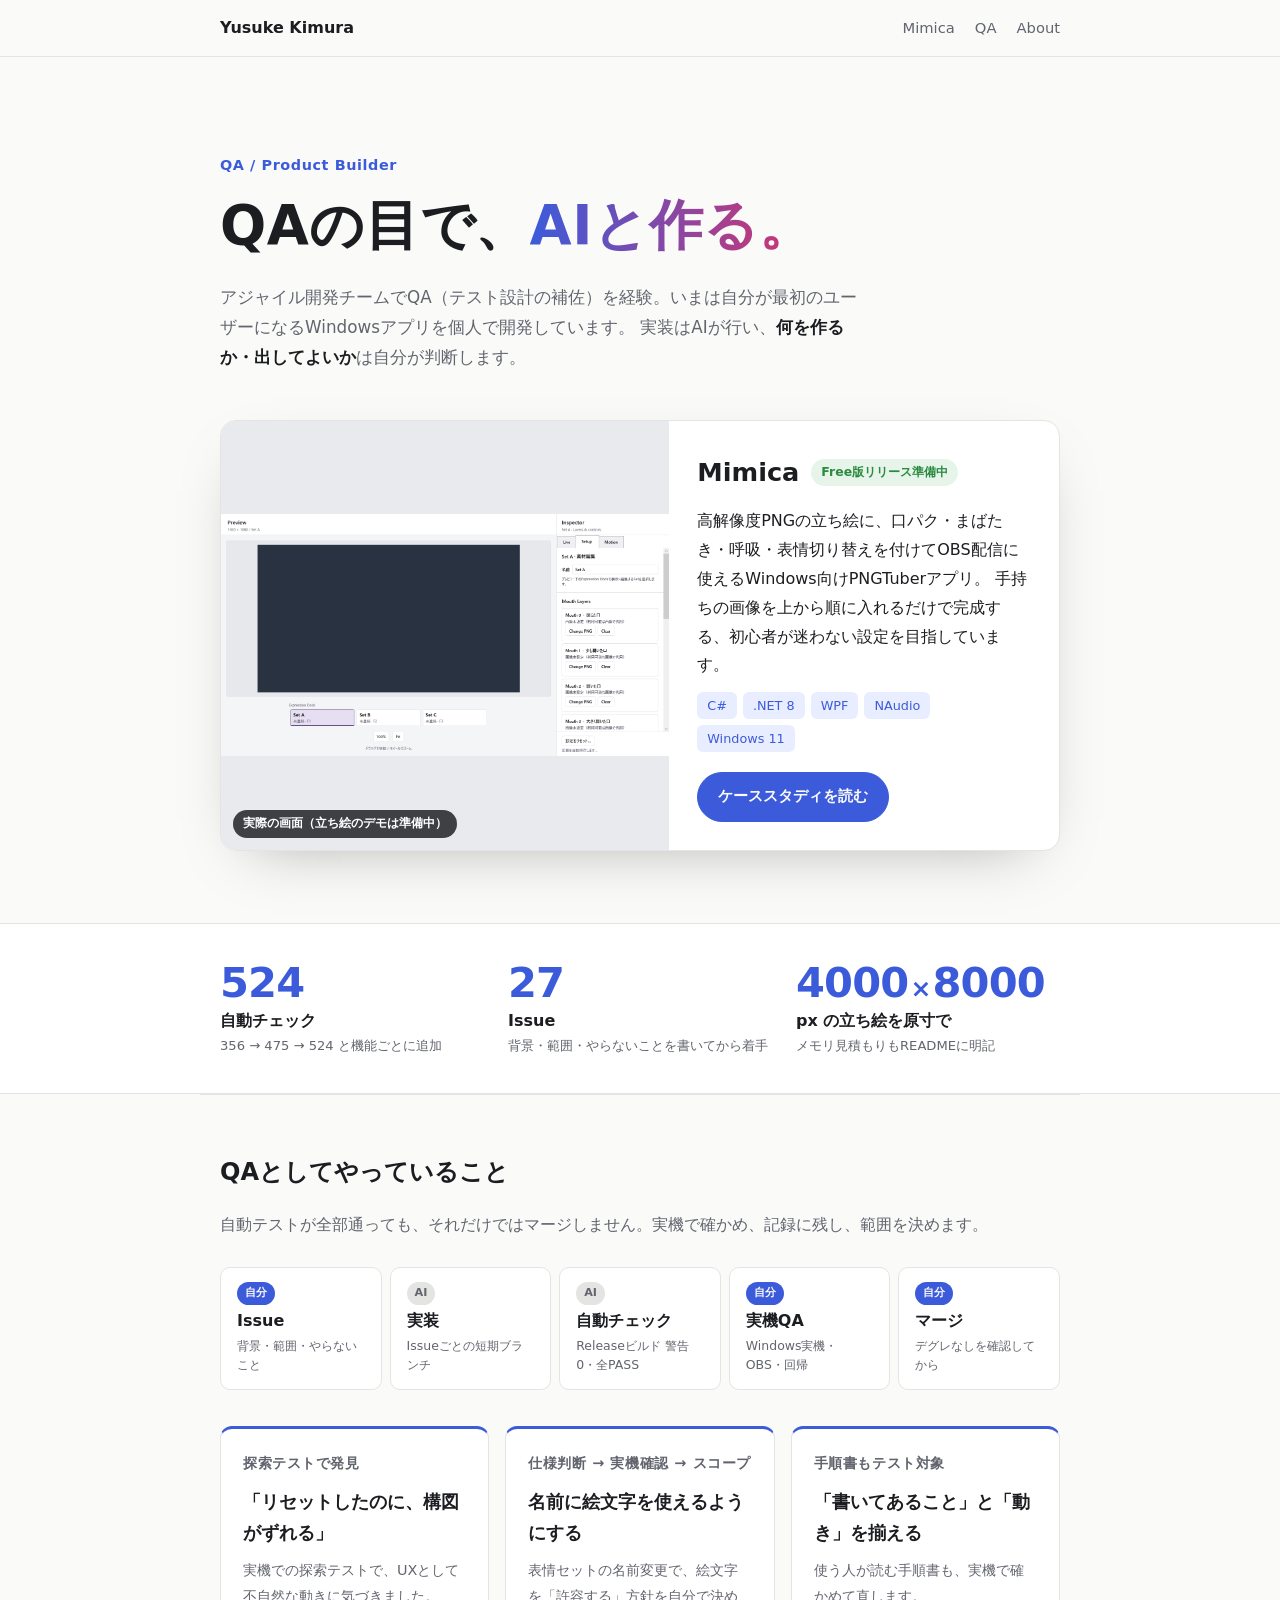
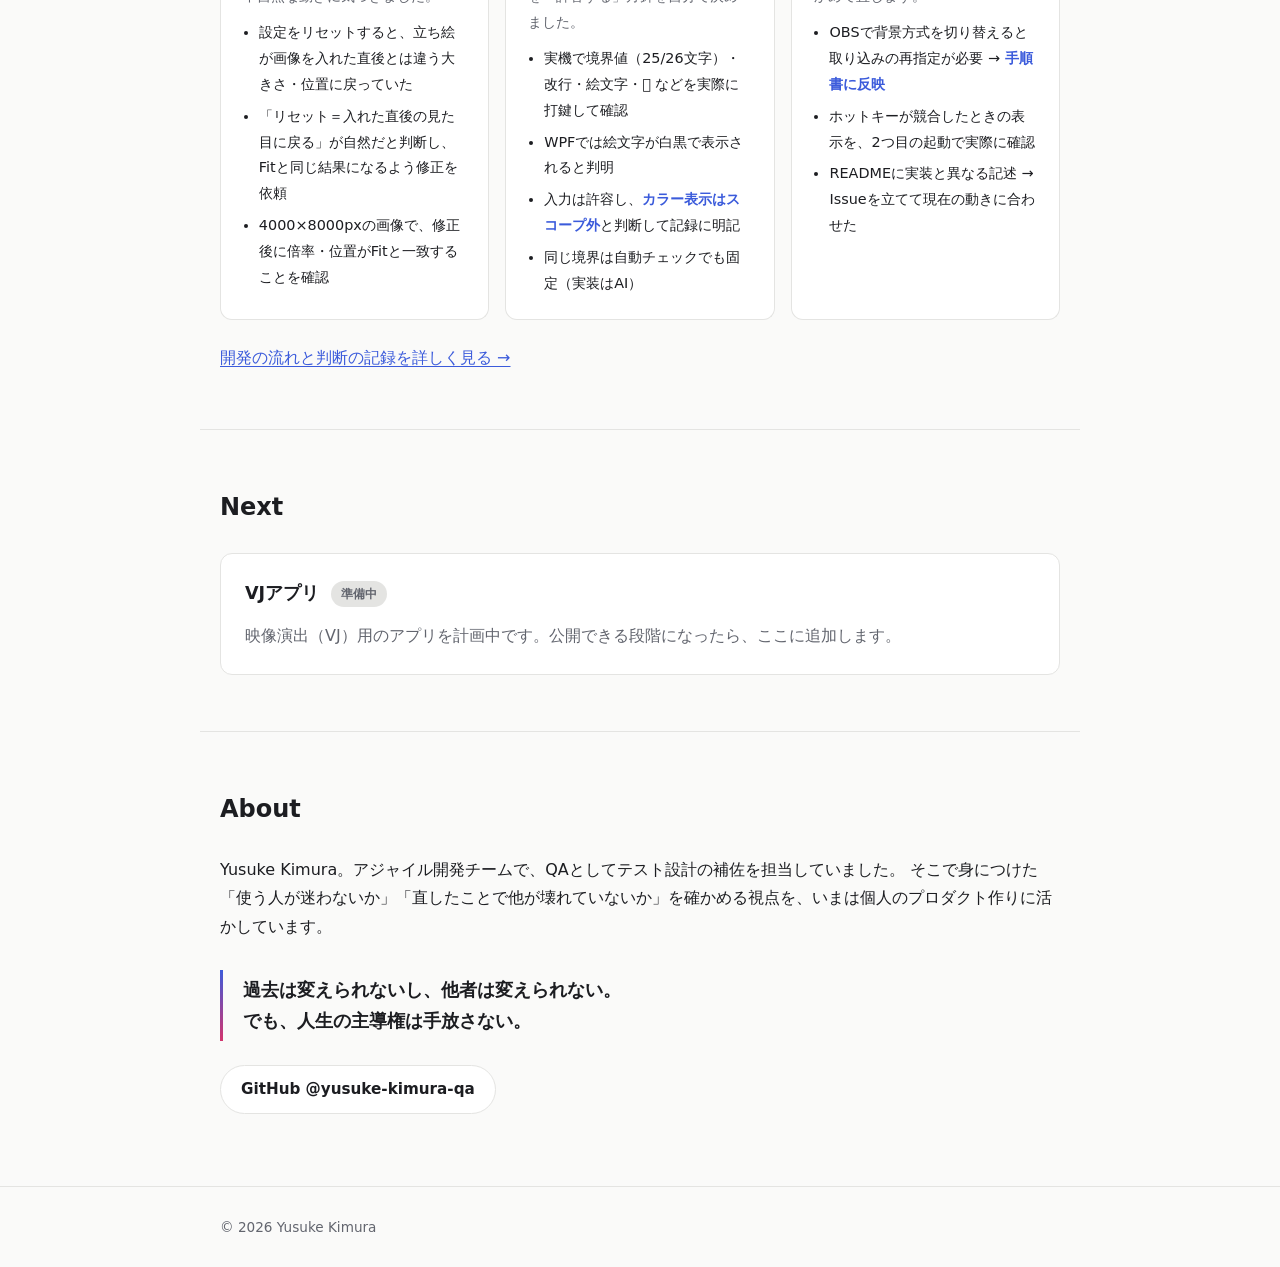
==== index.html @ fb15ae8b "Add portfolio site Static HTML/CSS portfolio for GitHub Pages: top page (Mimica showcase, numbers, Q" ====
<!doctype html>
<html lang="ja">
<head>
  <meta charset="utf-8">
  <meta name="viewport" content="width=device-width, initial-scale=1">
  <title>Yusuke Kimura — Portfolio</title>
  <meta name="description" content="QAの目で、AIと作る。Windows向けPNGTuberアプリ「Mimica」を、方針・実機QA・マージ判断は自分、実装はAIという分担で開発しています。">
  <meta property="og:type" content="website">
  <meta property="og:title" content="Yusuke Kimura — QAの目で、AIと作る。">
  <meta property="og:description" content="Windows向けPNGTuberアプリ「Mimica」と、その開発・QAの記録。">
  <meta property="og:url" content="https://yusuke-kimura-qa.github.io/">
  <meta name="theme-color" content="#0f1115">
  <link rel="icon" href="favicon.svg" type="image/svg+xml">
  <link rel="stylesheet" href="style.css">
</head>
<body>
  <header class="site-header">
    <div class="wrap header-inner">
      <a class="logo" href="./">Yusuke Kimura</a>
      <nav aria-label="メイン">
        <a href="#mimica">Mimica</a>
        <a href="#qa">QA</a>
        <a href="#about">About</a>
      </nav>
    </div>
  </header>

  <main>
    <section class="hero wrap">
      <p class="eyebrow">QA / Product Builder</p>
      <h1>QAの目で、<span class="hl">AIと作る。</span></h1>
      <p class="lead">
        アジャイル開発チームでQA（テスト設計の補佐）を経験。いまは自分が最初のユーザーになるWindowsアプリを個人で開発しています。
        実装はAIが行い、<strong>何を作るか・出してよいか</strong>は自分が判断します。
      </p>

      <figure id="mimica" class="showcase">
        <div class="demo">
          <img src="images/mimica-ui.png" width="1350" height="729" alt="Mimicaの画面。左にプレビューと表情セットA/B/Cの切り替えドック、右にSetupタブの素材設定欄がある">
          <span class="demo-note">実際の画面（立ち絵のデモは準備中）</span>
        </div>
        <figcaption class="showcase-body">
          <div class="card-head">
            <h2>Mimica</h2>
            <span class="badge live">Free版リリース準備中</span>
          </div>
          <p>
            高解像度PNGの立ち絵に、口パク・まばたき・呼吸・表情切り替えを付けてOBS配信に使えるWindows向けPNGTuberアプリ。
            手持ちの画像を上から順に入れるだけで完成する、初心者が迷わない設定を目指しています。
          </p>
          <ul class="tags" aria-label="技術">
            <li>C#</li><li>.NET 8</li><li>WPF</li><li>NAudio</li><li>Windows 11</li>
          </ul>
          <p class="actions">
            <a class="btn primary" href="works/mimica.html">ケーススタディを読む</a>
          </p>
        </figcaption>
      </figure>
    </section>

    <section class="stats-band" aria-label="数字で見るMimica">
      <div class="wrap stats">
        <div class="stat">
          <span class="num">524</span>
          <span class="label">自動チェック<br><small>356 → 475 → 524 と機能ごとに追加</small></span>
        </div>
        <div class="stat">
          <span class="num">27</span>
          <span class="label">Issue<br><small>背景・範囲・やらないことを書いてから着手</small></span>
        </div>
        <div class="stat">
          <span class="num">4000<small>×</small>8000</span>
          <span class="label">px の立ち絵を原寸で<br><small>メモリ見積もりもREADMEに明記</small></span>
        </div>
      </div>
    </section>

    <section id="qa" class="wrap section">
      <h2>QAとしてやっていること</h2>
      <p class="section-lead">自動テストが全部通っても、それだけではマージしません。実機で確かめ、記録に残し、範囲を決めます。</p>

      <ol class="pipeline" aria-label="1つの変更が入るまで">
        <li><span class="who me">自分</span><b>Issue</b><small>背景・範囲・やらないこと</small></li>
        <li><span class="who ai">AI</span><b>実装</b><small>Issueごとの短期ブランチ</small></li>
        <li><span class="who ai">AI</span><b>自動チェック</b><small>Releaseビルド 警告0・全PASS</small></li>
        <li><span class="who me">自分</span><b>実機QA</b><small>Windows実機・OBS・回帰</small></li>
        <li><span class="who me">自分</span><b>マージ</b><small>デグレなしを確認してから</small></li>
      </ol>

      <div class="cases">
        <article class="case">
          <p class="case-tag">探索テストで発見</p>
          <h3>「リセットしたのに、構図がずれる」</h3>
          <p>実機での探索テストで、UXとして不自然な動きに気づきました。</p>
          <ul>
            <li>設定をリセットすると、立ち絵が画像を入れた直後とは違う大きさ・位置に戻っていた</li>
            <li>「リセット＝入れた直後の見た目に戻る」が自然だと判断し、Fitと同じ結果になるよう修正を依頼</li>
            <li>4000×8000pxの画像で、修正後に倍率・位置がFitと一致することを確認</li>
          </ul>
        </article>

        <article class="case">
          <p class="case-tag">仕様判断 → 実機確認 → スコープ</p>
          <h3>名前に絵文字を使えるようにする</h3>
          <p>表情セットの名前変更で、絵文字を「許容する」方針を自分で決めました。</p>
          <ul>
            <li>実機で境界値（25/26文字）・改行・絵文字・𠮷 などを実際に打鍵して確認</li>
            <li>WPFでは絵文字が白黒で表示されると判明</li>
            <li>入力は許容し、<strong>カラー表示はスコープ外</strong>と判断して記録に明記</li>
            <li>同じ境界は自動チェックでも固定（実装はAI）</li>
          </ul>
        </article>

        <article class="case">
          <p class="case-tag">手順書もテスト対象</p>
          <h3>「書いてあること」と「動き」を揃える</h3>
          <p>使う人が読む手順書も、実機で確かめて直します。</p>
          <ul>
            <li>OBSで背景方式を切り替えると取り込みの再指定が必要 → <strong>手順書に反映</strong></li>
            <li>ホットキーが競合したときの表示を、2つ目の起動で実際に確認</li>
            <li>READMEに実装と異なる記述 → Issueを立てて現在の動きに合わせた</li>
          </ul>
        </article>
      </div>
      <p class="more"><a href="works/mimica.html">開発の流れと判断の記録を詳しく見る →</a></p>
    </section>

    <section class="wrap section">
      <h2>Next</h2>
      <article class="card next">
        <div class="card-head">
          <h3>VJアプリ</h3>
          <span class="badge">準備中</span>
        </div>
        <p class="muted">映像演出（VJ）用のアプリを計画中です。公開できる段階になったら、ここに追加します。</p>
      </article>
    </section>

    <section id="about" class="wrap section">
      <h2>About</h2>
      <p>
        Yusuke Kimura。アジャイル開発チームで、QAとしてテスト設計の補佐を担当していました。
        そこで身につけた「使う人が迷わないか」「直したことで他が壊れていないか」を確かめる視点を、いまは個人のプロダクト作りに活かしています。
      </p>
      <blockquote class="motto">
        <p>過去は変えられないし、他者は変えられない。<br>でも、人生の主導権は手放さない。</p>
      </blockquote>
      <p class="contact">
        <a class="btn" href="https://github.com/yusuke-kimura-qa" rel="noopener">GitHub @yusuke-kimura-qa</a>
      </p>
    </section>
  </main>

  <footer class="site-footer">
    <div class="wrap">© 2026 Yusuke Kimura</div>
  </footer>
</body>
</html>
---- style.css ----
:root {
  --bg: #fafaf9;
  --surface: #ffffff;
  --text: #1c1d21;
  --muted: #62656e;
  --line: #e4e4e2;
  --accent: #3b5bdb;
  --accent-soft: #e8edff;
  --accent-2: #d6336c;
  --ok: #2b8a3e;
  --ok-soft: #e6f4ea;
  --radius: 12px;
  color-scheme: light dark;
}

@media (prefers-color-scheme: dark) {
  :root {
    --bg: #0f1115;
    --surface: #171a20;
    --text: #e8e9ec;
    --muted: #9a9ea8;
    --line: #2a2e37;
    --accent: #8ea6ff;
    --accent-soft: #1e2640;
    --accent-2: #f783ac;
    --ok: #69db7c;
    --ok-soft: #17301e;
  }
}

*, *::before, *::after { box-sizing: border-box; }

html { scroll-behavior: smooth; }

body {
  margin: 0;
  background: var(--bg);
  color: var(--text);
  font-family: system-ui, -apple-system, "Segoe UI", "Hiragino Sans", "Yu Gothic UI", Meiryo, sans-serif;
  line-height: 1.8;
  -webkit-font-smoothing: antialiased;
}

a { color: var(--accent); text-underline-offset: 3px; }

.wrap { max-width: 880px; margin: 0 auto; padding: 0 20px; }

/* Header */
.site-header {
  position: sticky; top: 0; z-index: 10;
  background: color-mix(in srgb, var(--bg) 85%, transparent);
  backdrop-filter: blur(8px);
  border-bottom: 1px solid var(--line);
}
.header-inner { display: flex; align-items: center; justify-content: space-between; height: 56px; }
.logo { color: var(--text); font-weight: 700; text-decoration: none; }
nav { display: flex; gap: 20px; }
nav a { color: var(--muted); text-decoration: none; font-size: 0.92rem; }
nav a:hover { color: var(--text); }

/* Hero */
.hero { padding-top: 96px; padding-bottom: 72px; }
.eyebrow { color: var(--accent); font-weight: 600; font-size: 0.9rem; letter-spacing: 0.04em; margin: 0 0 12px; }
h1 { font-size: clamp(1.6rem, 4.5vw, 2.4rem); line-height: 1.45; margin: 0 0 20px; letter-spacing: 0.01em; }
.lead { color: var(--muted); font-size: 1.05rem; max-width: 640px; margin: 0 0 32px; }
.actions { display: flex; flex-wrap: wrap; gap: 12px; }
.btn {
  display: inline-block; padding: 10px 20px; border-radius: 999px;
  border: 1px solid var(--line); color: var(--text); text-decoration: none; font-weight: 600; font-size: 0.95rem;
  background: var(--surface);
}
.btn:hover { border-color: var(--muted); }
.btn.primary { background: var(--accent); border-color: var(--accent); color: var(--bg); }
.btn.primary:hover { opacity: 0.9; }

/* Sections */
.section { padding-top: 56px; padding-bottom: 56px; border-top: 1px solid var(--line); }
h2 { font-size: 1.5rem; margin: 0 0 24px; }
h3 { font-size: 1.1rem; margin: 0; }
.section-lead { color: var(--muted); margin: -8px 0 28px; }
.muted { color: var(--muted); }

/* Cards */
.cards { display: grid; gap: 20px; }
.card {
  background: var(--surface); border: 1px solid var(--line); border-radius: var(--radius);
  padding: 24px;
}
.card p { margin: 12px 0; }
.card-head { display: flex; flex-wrap: wrap; align-items: center; gap: 8px 12px; }
.badge {
  font-size: 0.78rem; font-weight: 600; padding: 2px 10px; border-radius: 999px;
  background: var(--line); color: var(--muted);
}
.badge.live { background: var(--ok-soft); color: var(--ok); }
.tags { display: flex; flex-wrap: wrap; gap: 6px; list-style: none; padding: 0; margin: 12px 0; }
.tags li { font-size: 0.8rem; padding: 2px 10px; border-radius: 6px; background: var(--accent-soft); color: var(--accent); }
.facts { margin: 16px 0; display: grid; gap: 8px; font-size: 0.92rem; }
.facts div { display: grid; grid-template-columns: 7.5em 1fr; gap: 12px; }
.facts dt { color: var(--muted); }
.facts dd { margin: 0; }
.card-links { display: flex; flex-wrap: wrap; justify-content: space-between; gap: 8px; font-size: 0.92rem; margin-bottom: 0 !important; }

/* Steps */
.steps { list-style: none; padding: 0; margin: 0; display: grid; gap: 16px; counter-reset: step; }
.steps li {
  counter-increment: step; position: relative; padding: 4px 0 4px 52px;
}
.steps li::before {
  content: counter(step); position: absolute; left: 0; top: 2px;
  width: 34px; height: 34px; border-radius: 50%; display: grid; place-items: center;
  background: var(--accent-soft); color: var(--accent); font-weight: 700;
}
.steps p { margin: 4px 0 0; color: var(--muted); }

/* Hero highlight */
.hl {
  background: linear-gradient(90deg, var(--accent), var(--accent-2));
  -webkit-background-clip: text; background-clip: text; color: transparent;
}
h1 { font-size: clamp(2rem, 6vw, 3.4rem); line-height: 1.3; }
.hero .lead strong { color: var(--text); }

/* Showcase */
.showcase {
  margin: 48px 0 0; display: grid; gap: 0;
  background: var(--surface); border: 1px solid var(--line); border-radius: 16px; overflow: hidden;
  box-shadow: 0 20px 60px -30px rgba(0, 0, 0, 0.35);
}
@media (min-width: 760px) { .showcase { grid-template-columns: 1.15fr 1fr; } }
.demo { position: relative; aspect-ratio: 16 / 10; background: #0b0d12; }
.demo video { width: 100%; height: 100%; object-fit: cover; display: block; }
.demo:has(img) { aspect-ratio: auto; display: flex; align-items: center; background: #e9eaee; }
.demo img { width: 100%; height: auto; display: block; }
.demo-note {
  position: absolute; left: 12px; bottom: 12px; padding: 3px 10px; border-radius: 999px;
  background: rgba(15, 17, 21, 0.78); color: #fff; font-size: 0.75rem; font-weight: 600;
}
.demo-placeholder {
  position: absolute; inset: 0; display: grid; place-items: center; align-content: center; gap: 18px;
  background:
    radial-gradient(circle at 30% 20%, rgba(142, 166, 255, 0.25), transparent 50%),
    radial-gradient(circle at 80% 90%, rgba(255, 140, 200, 0.18), transparent 50%),
    #0b0d12;
  color: #9a9ea8; font-size: 0.85rem; letter-spacing: 0.08em;
}
.mouth {
  width: 64px; height: 10px; border-radius: 999px; background: #e8e9ec;
  animation: talk 0.9s ease-in-out infinite;
}
@keyframes talk {
  0%, 100% { height: 6px; } 20% { height: 22px; } 40% { height: 10px; } 60% { height: 28px; } 80% { height: 8px; }
}
@media (prefers-reduced-motion: reduce) { .mouth { animation: none; } }
.showcase-body { padding: 28px; }
.showcase-body h2 { margin: 0; font-size: 1.6rem; }
.showcase-body p { margin: 12px 0; }
.showcase-body .actions { margin: 20px 0 0; }

/* Stats band */
.stats-band { border-top: 1px solid var(--line); border-bottom: 1px solid var(--line); background: var(--surface); }
.stats { display: grid; gap: 24px; padding-top: 36px; padding-bottom: 36px; }
@media (min-width: 680px) { .stats { grid-template-columns: repeat(3, 1fr); } }
.stat { display: grid; gap: 4px; }
.stat .num {
  font-size: 2.6rem; font-weight: 800; line-height: 1.1; letter-spacing: -0.02em;
  font-variant-numeric: tabular-nums; color: var(--accent);
}
.stat .num small { font-size: 0.6em; margin: 0 2px; }
.stat .label { font-weight: 600; line-height: 1.5; }
.stat .label small { color: var(--muted); font-weight: 400; font-size: 0.82rem; }

/* Pipeline */
.pipeline {
  list-style: none; padding: 0; margin: 0 0 36px; display: grid; gap: 8px;
  grid-template-columns: repeat(auto-fit, minmax(140px, 1fr));
}
.pipeline li {
  position: relative; display: grid; gap: 2px; padding: 14px 16px;
  background: var(--surface); border: 1px solid var(--line); border-radius: 10px;
}
.pipeline b { font-size: 1rem; }
.pipeline small { color: var(--muted); font-size: 0.78rem; line-height: 1.5; }
.who { justify-self: start; font-size: 0.7rem; font-weight: 700; padding: 1px 8px; border-radius: 999px; }
.who.me { background: var(--accent); color: var(--bg); }
.who.ai { background: var(--line); color: var(--muted); }

/* QA cases */
.cases { display: grid; gap: 16px; }
@media (min-width: 820px) { .cases { grid-template-columns: repeat(3, 1fr); } }
.case {
  background: var(--surface); border: 1px solid var(--line); border-radius: var(--radius); padding: 22px;
  border-top: 3px solid var(--accent);
}
.case-tag { margin: 0 0 6px; font-size: 0.75rem; font-weight: 700; color: var(--accent); letter-spacing: 0.04em; }
.case h3 { margin-bottom: 8px; }
.case p { margin: 0 0 10px; color: var(--muted); font-size: 0.9rem; }
.case ul { margin: 0; padding-left: 1.1em; font-size: 0.9rem; display: grid; gap: 6px; }
.case strong { color: var(--accent); font-weight: 700; }
.more { margin: 24px 0 0; }
.next p { margin-bottom: 0; }

/* Article pages */
.article { padding-top: 56px; padding-bottom: 72px; }
.article h1 { margin-bottom: 12px; }
.article table { width: 100%; border-collapse: collapse; font-size: 0.92rem; margin: 16px 0; }
.article th, .article td { text-align: left; padding: 8px 10px; border-bottom: 1px solid var(--line); vertical-align: top; }
.article th { color: var(--muted); font-weight: 600; white-space: nowrap; }
.back { display: inline-block; margin-bottom: 24px; font-size: 0.92rem; }

/* Case study (reading layout) */
.narrow { max-width: 740px; }
.article { font-size: 1.02rem; }
.article section { scroll-margin-top: 72px; }
.article h2 { margin-top: 64px; padding-top: 8px; font-size: 1.45rem; }
.article h3 { margin: 32px 0 12px; }
.article p { margin: 0 0 1.1em; }
.subtitle { display: block; margin-top: 8px; font-size: 0.42em; font-weight: 600; color: var(--muted); letter-spacing: 0.02em; }

.tldr {
  margin: 32px 0; padding: 20px 24px; border-radius: var(--radius);
  background: var(--accent-soft); border: 1px solid color-mix(in srgb, var(--accent) 30%, transparent);
}
.tldr-title { margin: 0 0 8px !important; font-weight: 700; color: var(--accent); font-size: 0.9rem; }
.tldr ol { margin: 0; padding-left: 1.3em; display: grid; gap: 6px; }

.meta { margin: 0 0 28px; display: grid; gap: 0; font-size: 0.92rem; border-top: 1px solid var(--line); }
.meta div { display: grid; grid-template-columns: 5em 1fr; gap: 12px; padding: 10px 0; border-bottom: 1px solid var(--line); }
.meta dt { color: var(--muted); font-weight: 600; }
.meta dd { margin: 0; }

.toc { display: flex; flex-wrap: wrap; gap: 8px; }
.toc a {
  font-size: 0.85rem; text-decoration: none; padding: 4px 12px; border-radius: 999px;
  border: 1px solid var(--line); color: var(--muted); background: var(--surface);
}
.toc a:hover { color: var(--text); border-color: var(--muted); }

.roles { display: grid; gap: 14px; }
@media (min-width: 620px) { .roles { grid-template-columns: 1.2fr 1fr; } }
.role { padding: 18px 20px; border-radius: var(--radius); border: 1px solid var(--line); background: var(--surface); }
.role.me { border-top: 3px solid var(--accent); }
.role-name { margin: 0 0 6px !important; font-weight: 800; }
.role.me .role-name { color: var(--accent); }
.role ul { margin: 0; padding-left: 1.1em; font-size: 0.93rem; display: grid; gap: 4px; }

.timeline { list-style: none; padding: 0; margin: 28px 0; border-left: 2px solid var(--line); }
.timeline li { position: relative; display: grid; grid-template-columns: 3.6em 1fr; gap: 12px; padding: 0 0 20px 20px; }
.timeline li::before {
  content: ""; position: absolute; left: -7px; top: 8px; width: 12px; height: 12px; border-radius: 50%;
  background: var(--bg); border: 2px solid var(--accent);
}
.timeline time { color: var(--accent); font-weight: 700; font-variant-numeric: tabular-nums; font-size: 0.9rem; padding-top: 2px; }
.timeline b { display: block; }
.timeline p { margin: 2px 0 0 !important; color: var(--muted); font-size: 0.92rem; }

.flow { list-style: none; padding: 0; margin: 0; display: grid; gap: 8px; counter-reset: flow; }
.flow li {
  display: grid; grid-template-columns: auto auto 1fr; align-items: baseline; gap: 4px 12px;
  padding: 12px 16px; border: 1px solid var(--line); border-radius: 10px; background: var(--surface); font-size: 0.93rem;
}
.flow b { white-space: nowrap; }
@media (max-width: 560px) { .flow li { grid-template-columns: auto 1fr; } .flow li > :last-child { grid-column: 1 / -1; } }

.story {
  margin: 20px 0; padding: 22px 24px; border-radius: var(--radius);
  background: var(--surface); border: 1px solid var(--line); border-left: 3px solid var(--accent);
}
.story h3 { margin: 0 0 14px; font-size: 1.15rem; }
.story dl { margin: 0; display: grid; grid-template-columns: 3em 1fr; gap: 10px 14px; font-size: 0.95rem; }
.story dt { font-weight: 700; color: var(--muted); font-size: 0.85rem; padding-top: 2px; }
.story dd { margin: 0; }

.num-grid { display: grid; gap: 16px; }
@media (min-width: 620px) { .num-grid { grid-template-columns: 1fr 1fr; } }
.num-grid > div { padding: 20px; border-radius: var(--radius); border: 1px solid var(--line); background: var(--surface); }
.num-grid .num { display: block; font-size: 1.9rem; font-weight: 800; color: var(--accent); font-variant-numeric: tabular-nums; }
.num-grid p { margin: 6px 0 0 !important; color: var(--muted); font-size: 0.9rem; }

.end-links { margin-top: 56px !important; }

.motto {
  margin: 28px 0 0; padding: 4px 0 4px 20px;
  border-left: 3px solid; border-image: linear-gradient(var(--accent), var(--accent-2)) 1;
}
.motto p { margin: 0; font-size: 1.15rem; font-weight: 700; line-height: 1.7; }

.contact { margin-top: 24px; }

.site-footer { border-top: 1px solid var(--line); padding: 28px 0; color: var(--muted); font-size: 0.85rem; }

@media (max-width: 560px) {
  nav { gap: 14px; }
  .hero { padding-top: 64px; padding-bottom: 48px; }
  .facts div { grid-template-columns: 1fr; gap: 0; }
}
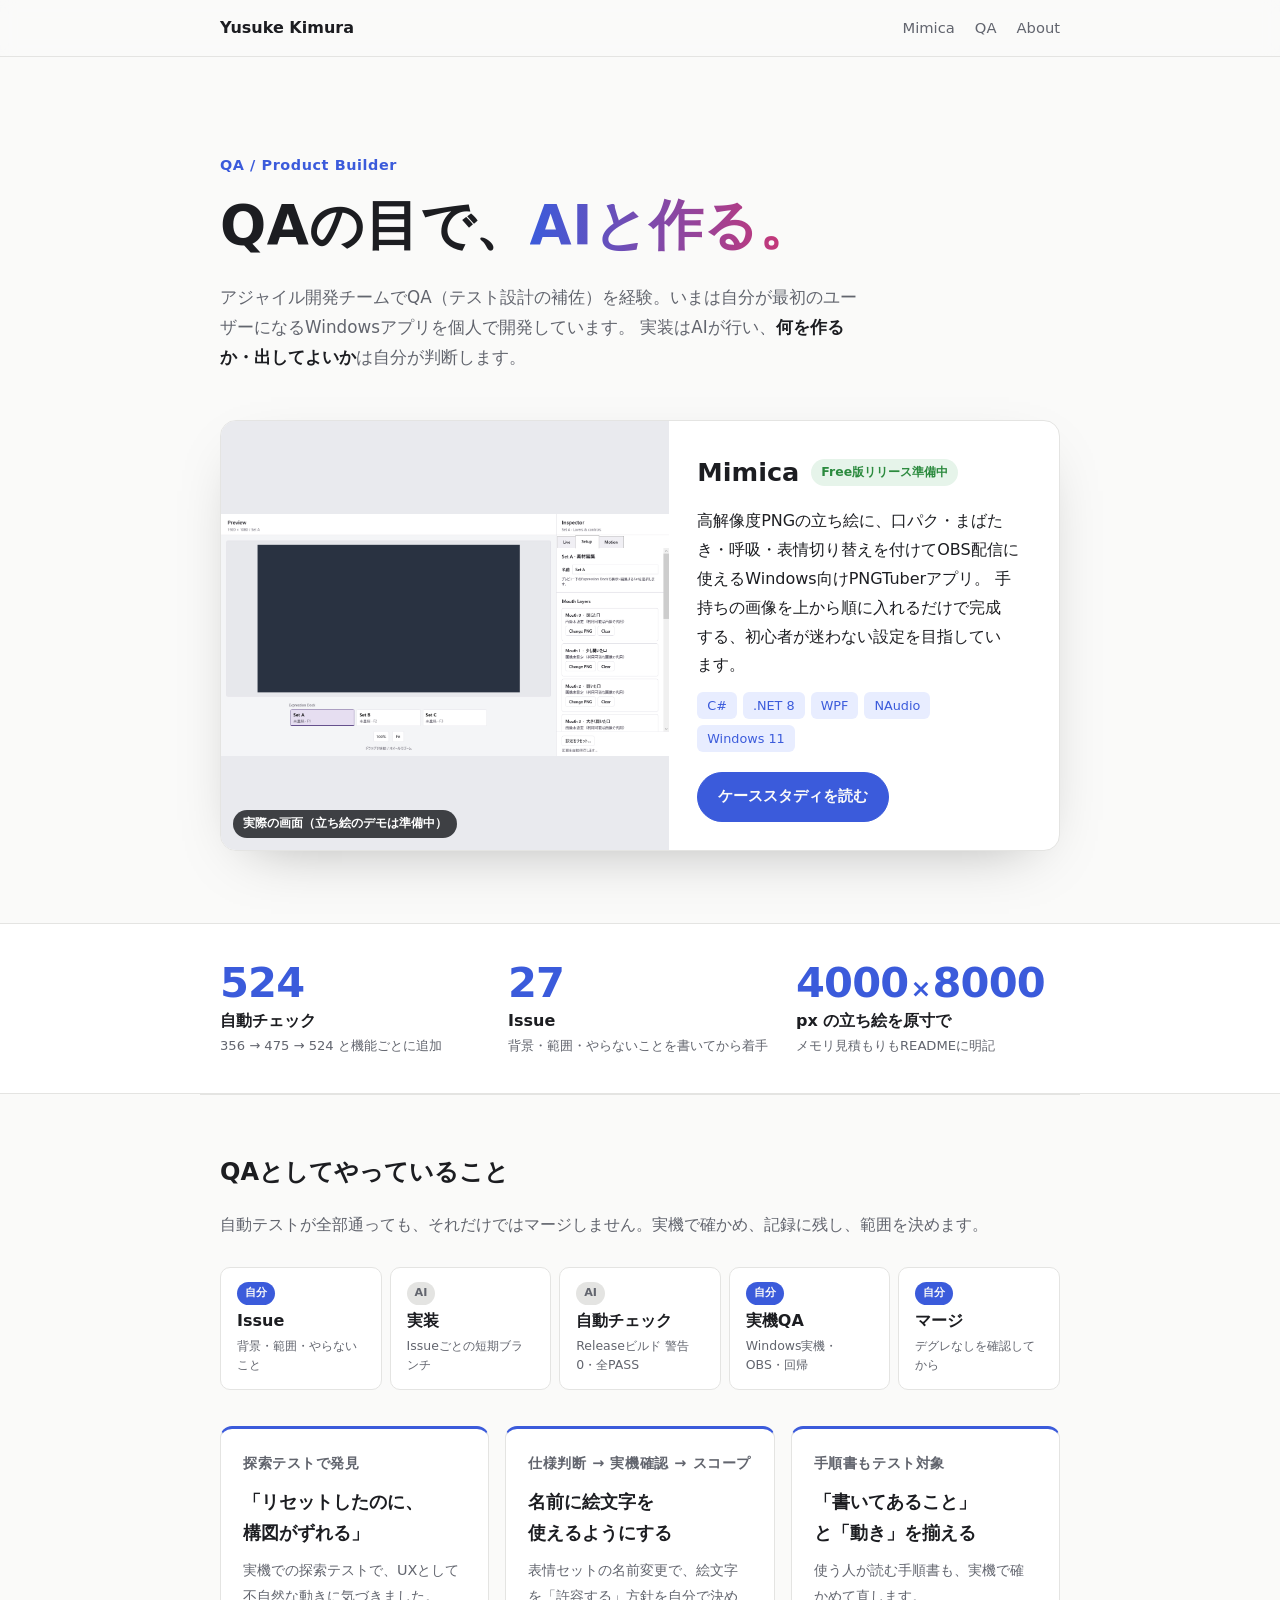
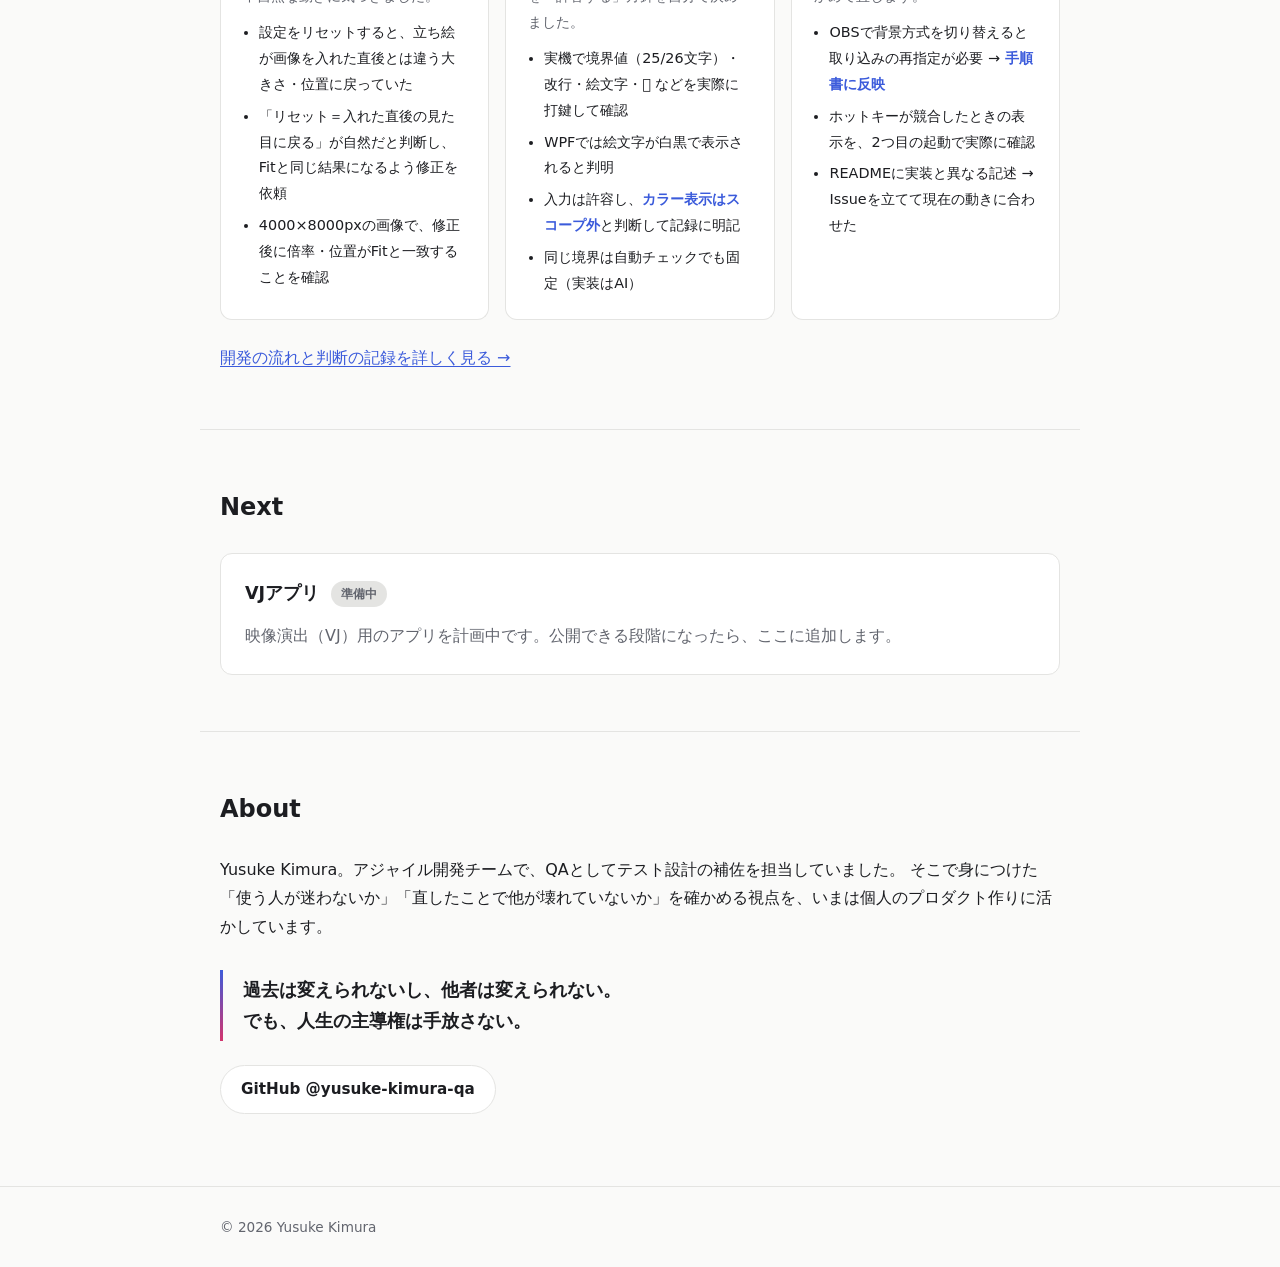
==== commit eab9bbfe: "Apply modern web guidance: color-scheme, image priority, text wrap, page transitions - Declare color" ====
--- a/index.html
+++ b/index.html
@@ -3,6 +3,7 @@
 <head>
   <meta charset="utf-8">
   <meta name="viewport" content="width=device-width, initial-scale=1">
+  <meta name="color-scheme" content="light dark">
   <title>Yusuke Kimura — Portfolio</title>
   <meta name="description" content="QAの目で、AIと作る。Windows向けPNGTuberアプリ「Mimica」を、方針・実機QA・マージ判断は自分、実装はAIという分担で開発しています。">
   <meta property="og:type" content="website">
@@ -36,7 +37,7 @@
 
       <figure id="mimica" class="showcase">
         <div class="demo">
-          <img src="images/mimica-ui.png" width="1350" height="729" alt="Mimicaの画面。左にプレビューと表情セットA/B/Cの切り替えドック、右にSetupタブの素材設定欄がある">
+          <img src="images/mimica-ui.png" width="1350" height="729" fetchpriority="high" alt="Mimicaの画面。左にプレビューと表情セットA/B/Cの切り替えドック、右にSetupタブの素材設定欄がある">
           <span class="demo-note">実際の画面（立ち絵のデモは準備中）</span>
         </div>
         <figcaption class="showcase-body">
--- a/style.css
+++ b/style.css
@@ -294,3 +294,18 @@
   .hero { padding-top: 64px; padding-bottom: 48px; }
   .facts div { grid-template-columns: 1fr; gap: 0; }
 }
+
+/* Text wrapping */
+h1, h2, h3, .tldr-title {
+  text-wrap: balance;
+  word-break: auto-phrase;
+}
+p, li, dd, blockquote {
+  text-wrap: pretty;
+}
+
+/* Page transitions (cross-document view transitions) */
+@media (prefers-reduced-motion: no-preference) {
+  @view-transition { navigation: auto; }
+  .site-header { view-transition-name: site-header; }
+}
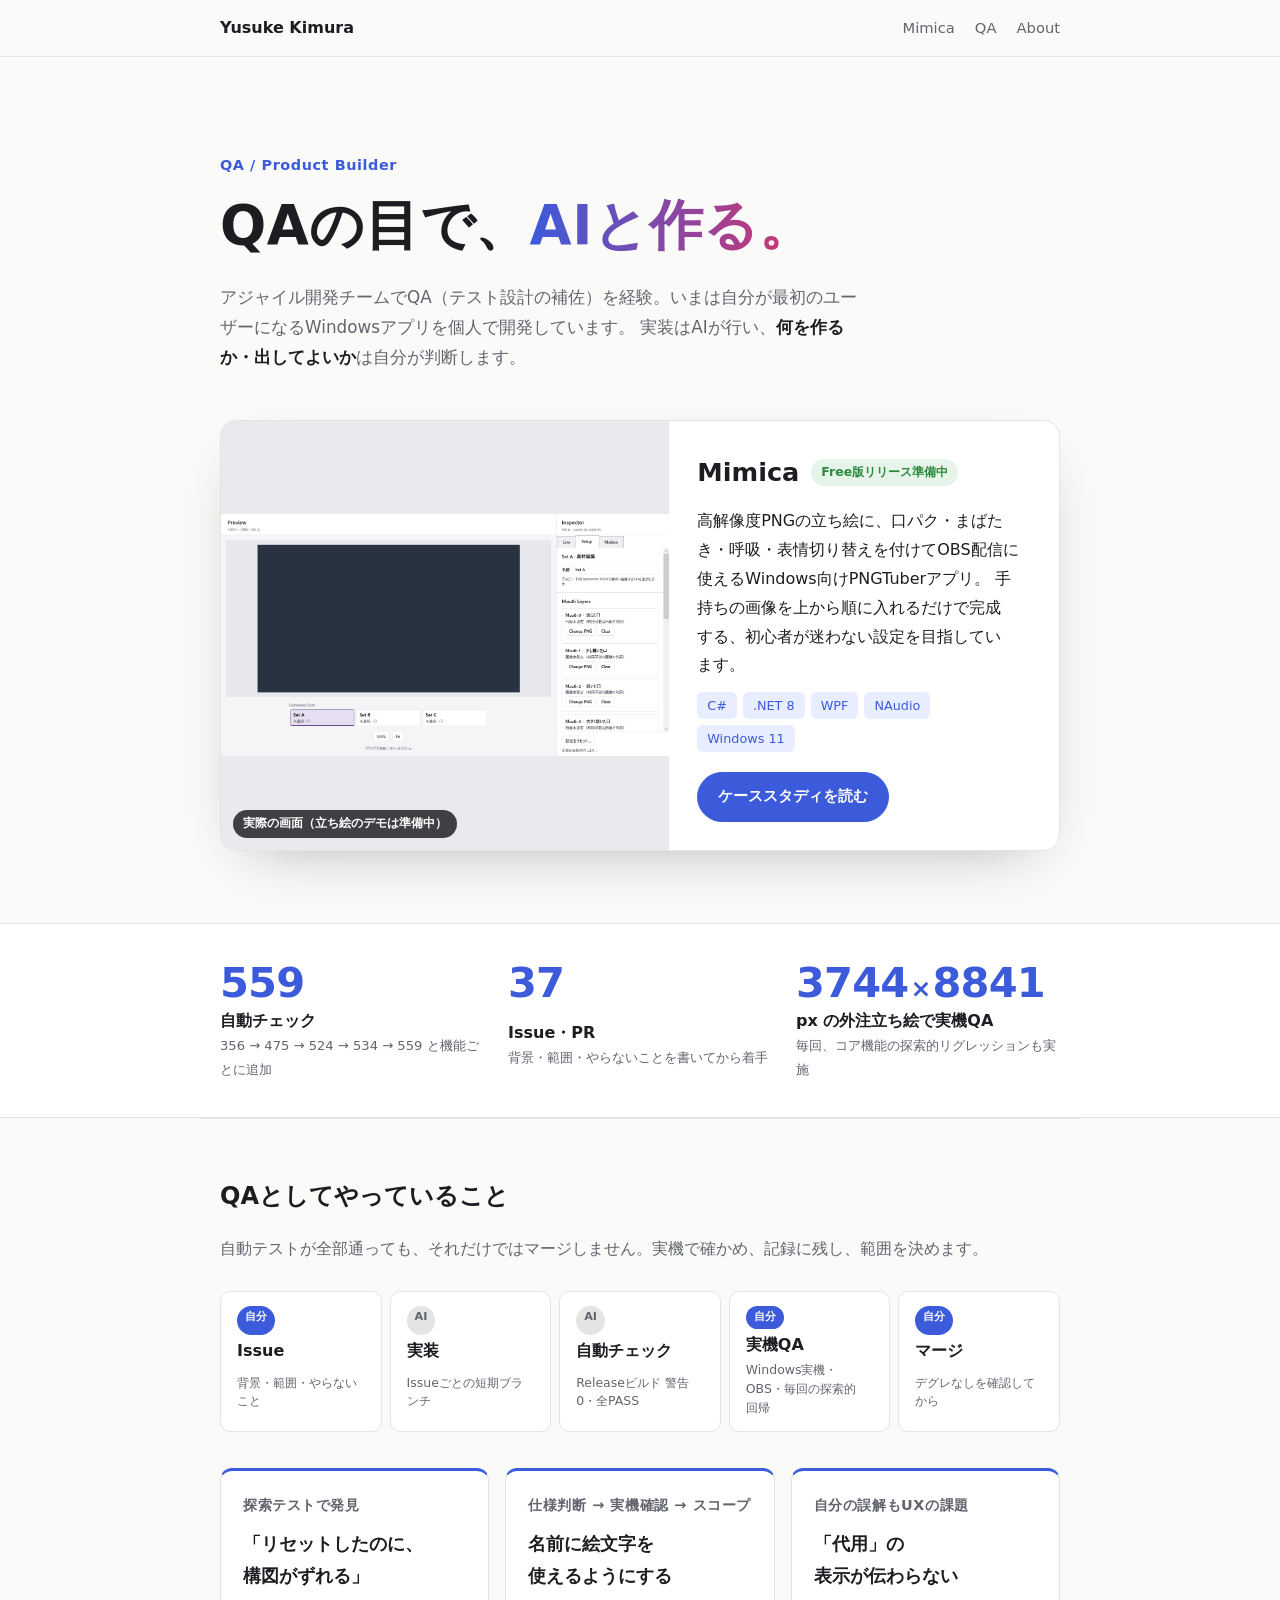
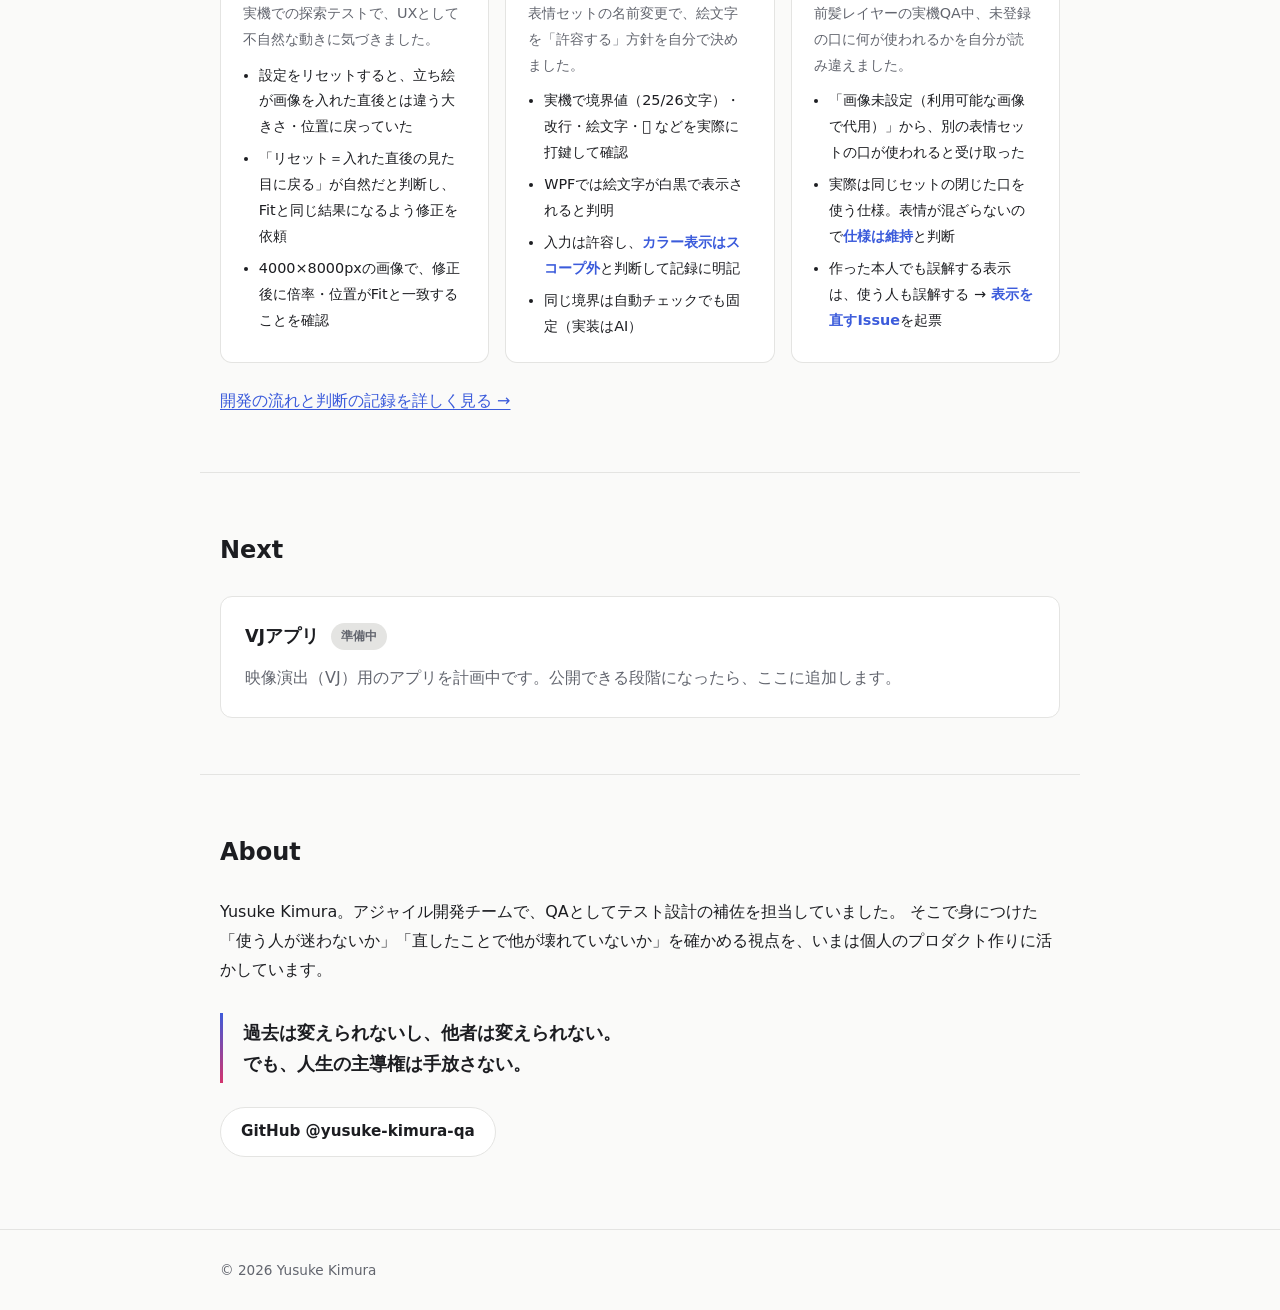
==== commit 219abdad: "Update Mimica content with October progress - Top page: 559 automated checks, 37 issues/PRs, real-de" ====
--- a/index.html
+++ b/index.html
@@ -62,16 +62,16 @@
     <section class="stats-band" aria-label="数字で見るMimica">
       <div class="wrap stats">
         <div class="stat">
-          <span class="num">524</span>
-          <span class="label">自動チェック<br><small>356 → 475 → 524 と機能ごとに追加</small></span>
+          <span class="num">559</span>
+          <span class="label">自動チェック<br><small>356 → 475 → 524 → 534 → 559 と機能ごとに追加</small></span>
         </div>
         <div class="stat">
-          <span class="num">27</span>
-          <span class="label">Issue<br><small>背景・範囲・やらないことを書いてから着手</small></span>
+          <span class="num">37</span>
+          <span class="label">Issue・PR<br><small>背景・範囲・やらないことを書いてから着手</small></span>
         </div>
         <div class="stat">
-          <span class="num">4000<small>×</small>8000</span>
-          <span class="label">px の立ち絵を原寸で<br><small>メモリ見積もりもREADMEに明記</small></span>
+          <span class="num">3744<small>×</small>8841</span>
+          <span class="label">px の外注立ち絵で実機QA<br><small>毎回、コア機能の探索的リグレッションも実施</small></span>
         </div>
       </div>
     </section>
@@ -84,7 +84,7 @@
         <li><span class="who me">自分</span><b>Issue</b><small>背景・範囲・やらないこと</small></li>
         <li><span class="who ai">AI</span><b>実装</b><small>Issueごとの短期ブランチ</small></li>
         <li><span class="who ai">AI</span><b>自動チェック</b><small>Releaseビルド 警告0・全PASS</small></li>
-        <li><span class="who me">自分</span><b>実機QA</b><small>Windows実機・OBS・回帰</small></li>
+        <li><span class="who me">自分</span><b>実機QA</b><small>Windows実機・OBS・毎回の探索的回帰</small></li>
         <li><span class="who me">自分</span><b>マージ</b><small>デグレなしを確認してから</small></li>
       </ol>
 
@@ -113,13 +113,13 @@
         </article>
 
         <article class="case">
-          <p class="case-tag">手順書もテスト対象</p>
-          <h3>「書いてあること」と「動き」を揃える</h3>
-          <p>使う人が読む手順書も、実機で確かめて直します。</p>
+          <p class="case-tag">自分の誤解もUXの課題</p>
+          <h3>「代用」の表示が伝わらない</h3>
+          <p>前髪レイヤーの実機QA中、未登録の口に何が使われるかを自分が読み違えました。</p>
           <ul>
-            <li>OBSで背景方式を切り替えると取り込みの再指定が必要 → <strong>手順書に反映</strong></li>
-            <li>ホットキーが競合したときの表示を、2つ目の起動で実際に確認</li>
-            <li>READMEに実装と異なる記述 → Issueを立てて現在の動きに合わせた</li>
+            <li>「画像未設定（利用可能な画像で代用）」から、別の表情セットの口が使われると受け取った</li>
+            <li>実際は同じセットの閉じた口を使う仕様。表情が混ざらないので<strong>仕様は維持</strong>と判断</li>
+            <li>作った本人でも誤解する表示は、使う人も誤解する → <strong>表示を直すIssue</strong>を起票</li>
           </ul>
         </article>
       </div>
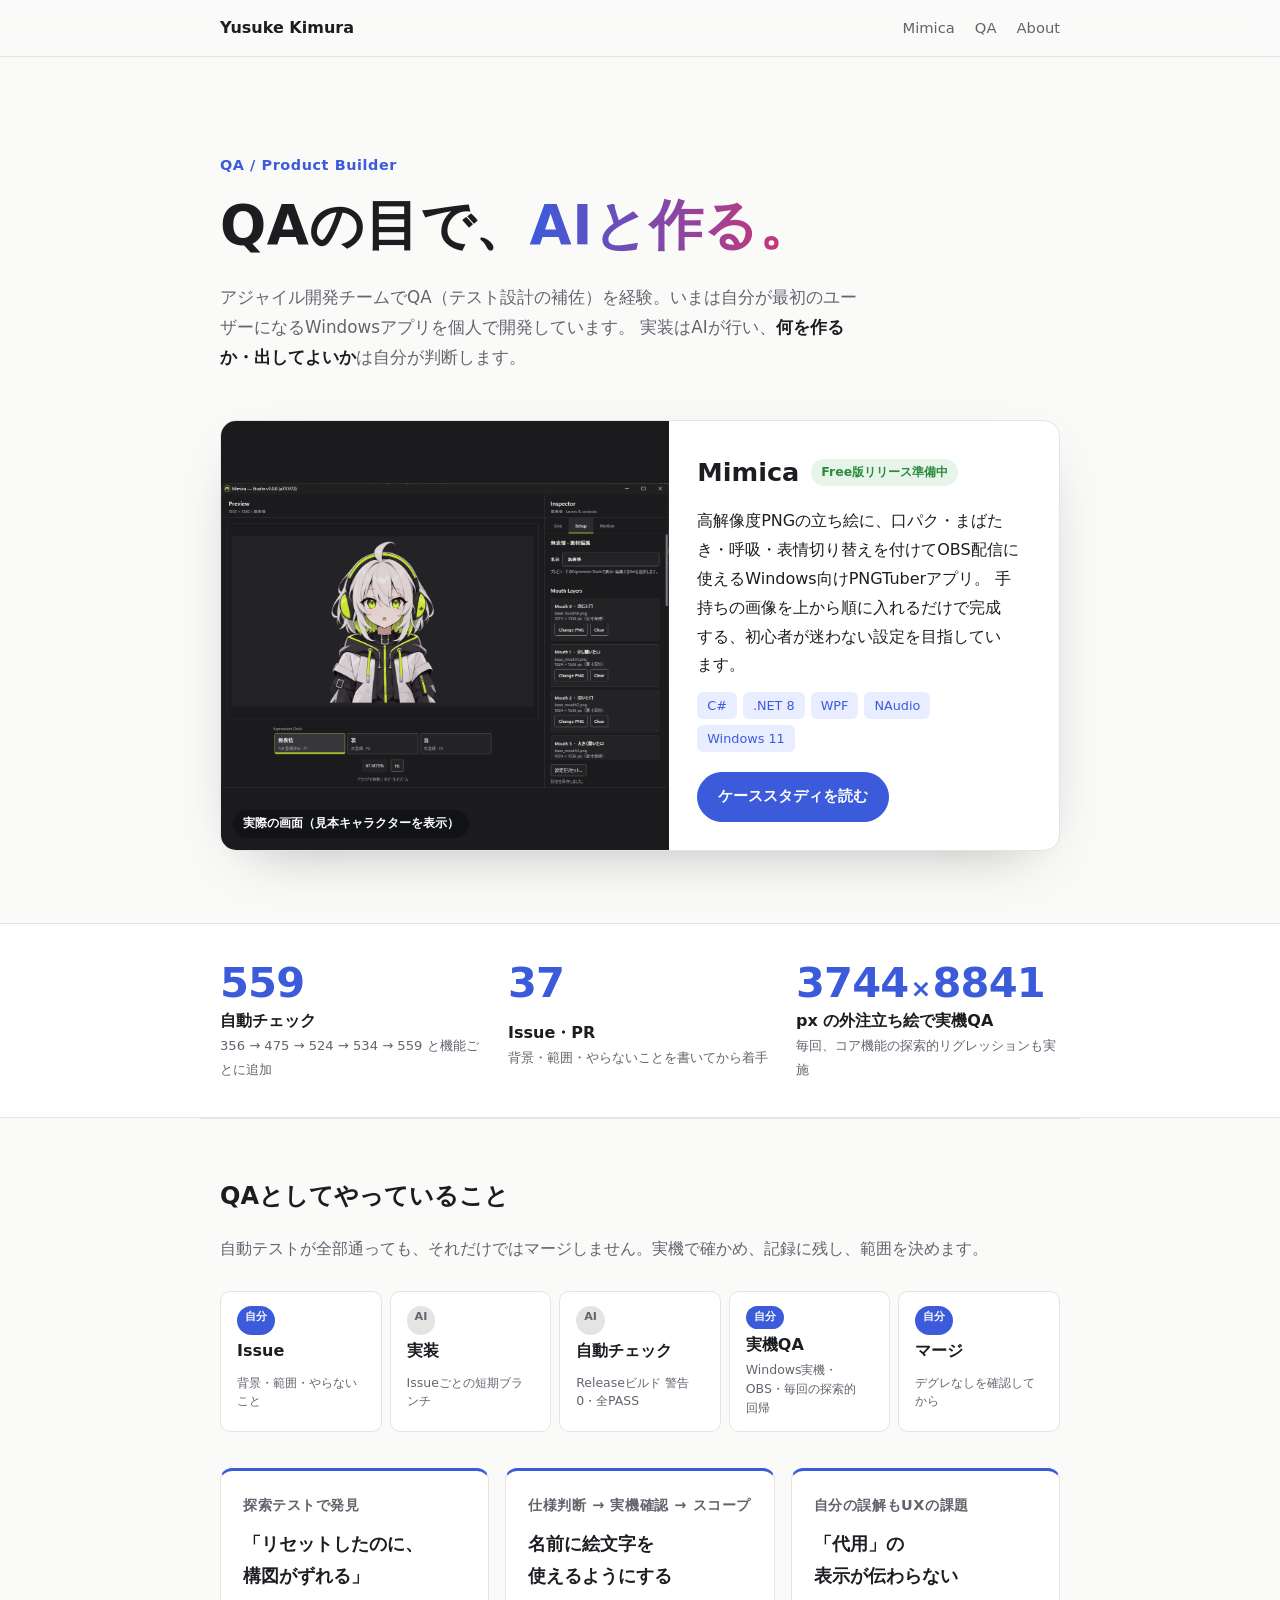
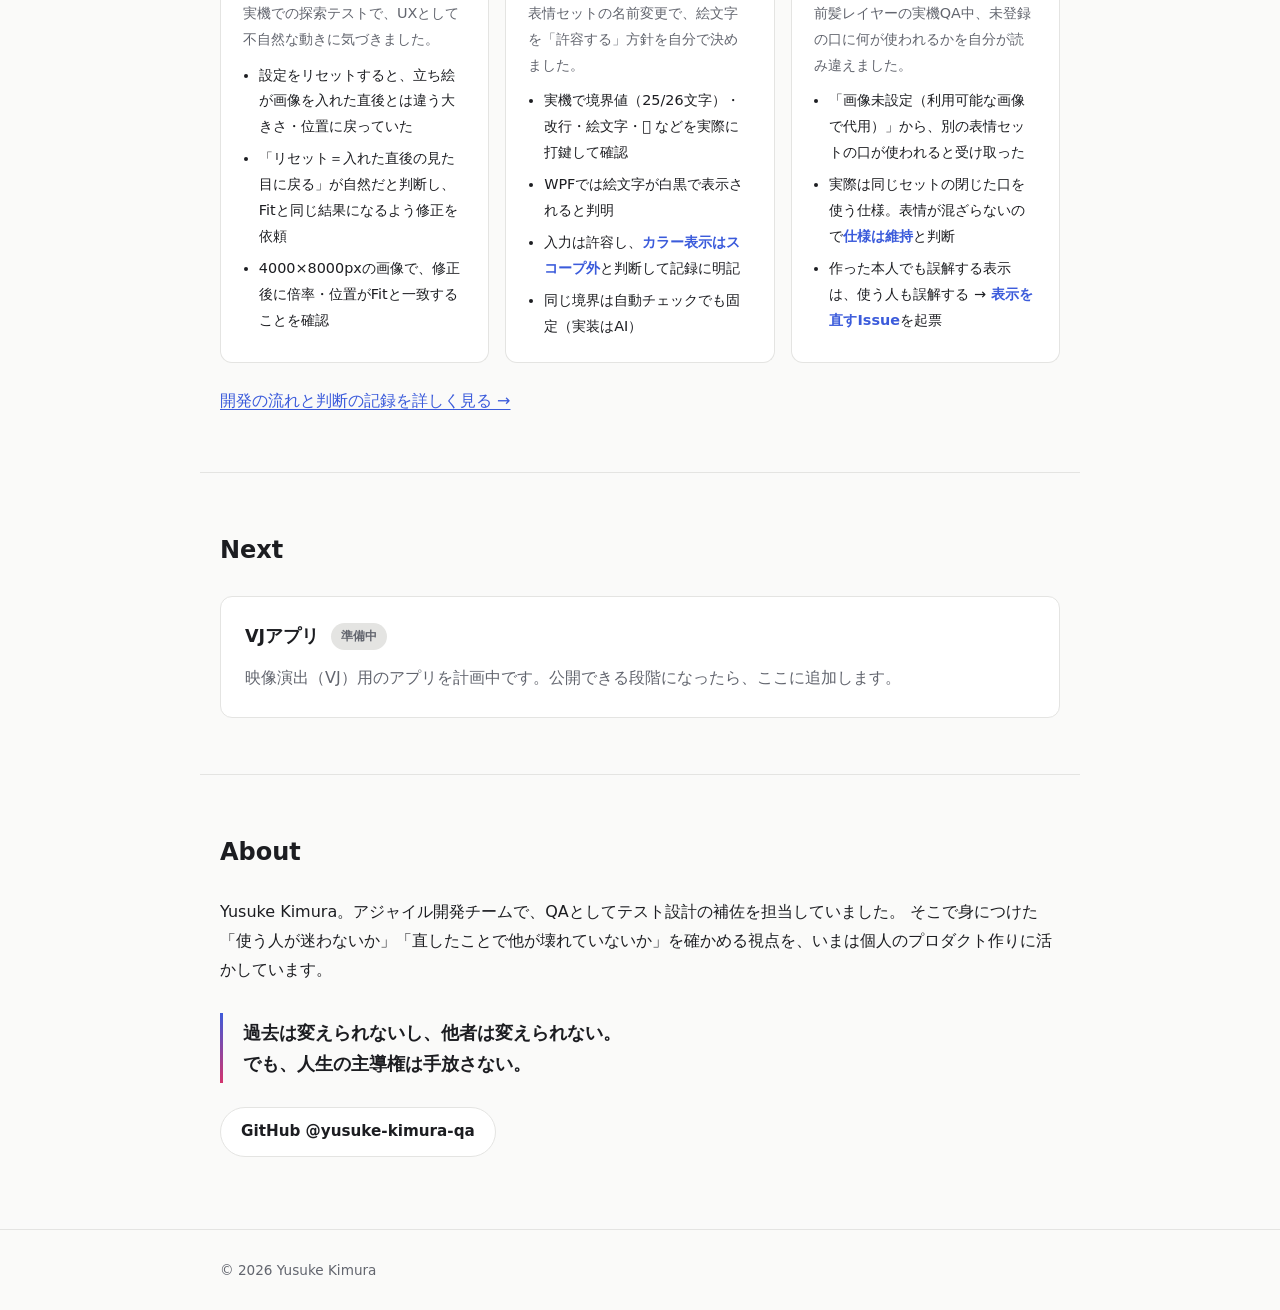
==== commit f7cdd204: "Update the Mimica screenshot to the current dark UI with the sample character - Replace images/mimic" ====
--- a/index.html
+++ b/index.html
@@ -3,6 +3,7 @@
 <head>
   <meta charset="utf-8">
   <meta name="viewport" content="width=device-width, initial-scale=1">
+  <meta name="robots" content="noindex, nofollow">
   <meta name="color-scheme" content="light dark">
   <title>Yusuke Kimura — Portfolio</title>
   <meta name="description" content="QAの目で、AIと作る。Windows向けPNGTuberアプリ「Mimica」を、方針・実機QA・マージ判断は自分、実装はAIという分担で開発しています。">
@@ -37,8 +38,8 @@
 
       <figure id="mimica" class="showcase">
         <div class="demo">
-          <img src="images/mimica-ui.png" width="1350" height="729" fetchpriority="high" alt="Mimicaの画面。左にプレビューと表情セットA/B/Cの切り替えドック、右にSetupタブの素材設定欄がある">
-          <span class="demo-note">実際の画面（立ち絵のデモは準備中）</span>
+          <img src="images/mimica-ui.png" width="1226" height="833" fetchpriority="high" alt="Mimicaの画面。左のプレビューにヘッドホンをつけた白髪の見本キャラクターと表情セットの切り替えドック、右にSetupタブの口の画像設定欄がある">
+          <span class="demo-note">実際の画面（見本キャラクターを表示）</span>
         </div>
         <figcaption class="showcase-body">
           <div class="card-head">
--- a/style.css
+++ b/style.css
@@ -130,7 +130,7 @@
 @media (min-width: 760px) { .showcase { grid-template-columns: 1.15fr 1fr; } }
 .demo { position: relative; aspect-ratio: 16 / 10; background: #0b0d12; }
 .demo video { width: 100%; height: 100%; object-fit: cover; display: block; }
-.demo:has(img) { aspect-ratio: auto; display: flex; align-items: center; background: #e9eaee; }
+.demo:has(img) { aspect-ratio: auto; display: flex; align-items: center; background: #1b1b1d; }
 .demo img { width: 100%; height: auto; display: block; }
 .demo-note {
   position: absolute; left: 12px; bottom: 12px; padding: 3px 10px; border-radius: 999px;
